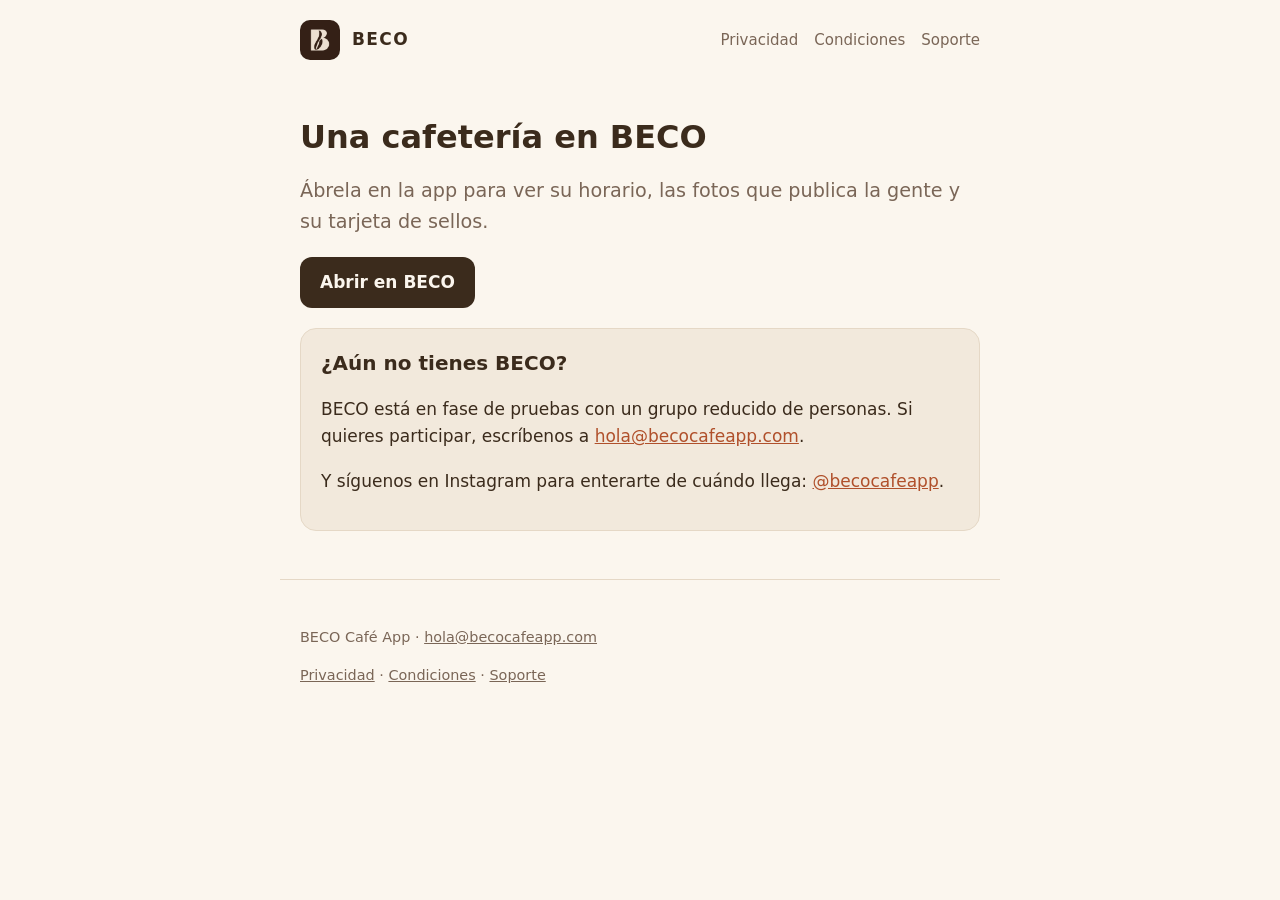
==== c/index.html @ 012ce962 "Página /c/ para abrir cafeterías compartidas; aviso de privacidad del 2 de noviembre" ====
<!doctype html>
<html lang="es">
<head>
<meta charset="utf-8">
<meta name="viewport" content="width=device-width,initial-scale=1">
<title>Una cafetería en BECO</title>
<meta name="description" content="Abre esta cafetería en la app BECO.">
<meta name="theme-color" content="#FBF6EE">
<meta name="color-scheme" content="light">
<meta name="robots" content="noindex">
<link rel="icon" href="../favicon.png">
<link rel="apple-touch-icon" href="../logo.png">
<link rel="stylesheet" href="../style.css">
</head>
<body>
<header>
<a class="brand" href="../"><img src="../logo.png" alt="" width="40" height="40"><span>BECO</span></a>
<nav><a href="../privacidad/">Privacidad</a><a href="../condiciones/">Condiciones</a><a href="../soporte/">Soporte</a></nav>
</header>
<main>
<h1 id="title">Una cafetería en BECO</h1>
<p class="lead">Ábrela en la app para ver su horario, las fotos que publica la gente y su tarjeta de sellos.</p>
<p><a class="button" id="open" href="beco://">Abrir en BECO</a></p>
<div class="card">
<h2>¿Aún no tienes BECO?</h2>
<p>BECO está en fase de pruebas con un grupo reducido de personas. Si quieres participar, escríbenos a <a href="mailto:hola@becocafeapp.com">hola@becocafeapp.com</a>.</p>
<p>Y síguenos en Instagram para enterarte de cuándo llega: <a href="https://www.instagram.com/becocafeapp/">@becocafeapp</a>.</p>
</div>
<script>
(function () {
  var params = new URLSearchParams(location.search);
  var id = (params.get('id') || '').toLowerCase();
  if (!/^[0-9a-f]{8}-[0-9a-f]{4}-[0-9a-f]{4}-[0-9a-f]{4}-[0-9a-f]{12}$/.test(id)) return;
  var name = (params.get('n') || '').trim().slice(0, 80);
  if (name) {
    document.getElementById('title').textContent = name + ' está en BECO';
    document.title = name + ' en BECO';
  }
  document.getElementById('open').href = 'beco://cafe/' + id;
})();
</script>
</main>
<footer>
<p>BECO Café App · <a href="mailto:hola@becocafeapp.com">hola@becocafeapp.com</a></p>
<p><a href="../privacidad/">Privacidad</a> · <a href="../condiciones/">Condiciones</a> · <a href="../soporte/">Soporte</a></p>
</footer>
</body>
</html>
---- style.css ----
:root{color-scheme:light;--bg:#FBF6EE;--card:#F2E9DC;--text:#3B2B1C;--muted:#7A6657;--border:#E5D8C6;--accent:#B0502B;--primary:#3B2B1C;--on-primary:#FBF6EE}
*{box-sizing:border-box}html{-webkit-text-size-adjust:100%}
body{margin:0;background:var(--bg);color:var(--text);font:17px/1.6 system-ui,-apple-system,"Segoe UI",Roboto,sans-serif}
a{color:var(--accent)}
header,main,footer{width:100%;max-width:720px;margin:0 auto;padding-left:20px;padding-right:20px}
header{display:flex;align-items:center;justify-content:space-between;gap:16px;padding-top:20px;padding-bottom:20px}
.brand{display:flex;align-items:center;gap:12px;color:var(--text);text-decoration:none;font-weight:700;letter-spacing:.08em}
.brand img{width:40px;height:40px;border-radius:10px;display:block}
nav{display:flex;gap:16px;flex-wrap:wrap;font-size:15px}
nav a{color:var(--muted);text-decoration:none}nav a:hover,nav a[aria-current]{color:var(--text);text-decoration:underline}
h1{font-size:2rem;line-height:1.2;margin:1.2em 0 .4em}h2{font-size:1.25rem;margin:2em 0 .4em}
.lead{font-size:1.2rem;color:var(--muted)}
.meta{color:var(--muted);font-size:.9rem}
ul{padding-left:1.2em}li{margin:.4em 0}
.card{background:var(--card);border:1px solid var(--border);border-radius:16px;padding:18px 20px;margin:1.2em 0}
.card h2{margin-top:0}
.button{display:inline-block;background:var(--primary);color:var(--on-primary);padding:12px 20px;border-radius:12px;text-decoration:none;font-weight:600}
footer{padding-top:32px;padding-bottom:48px;color:var(--muted);font-size:.9rem;border-top:1px solid var(--border);margin-top:48px}
footer a{color:var(--muted)}
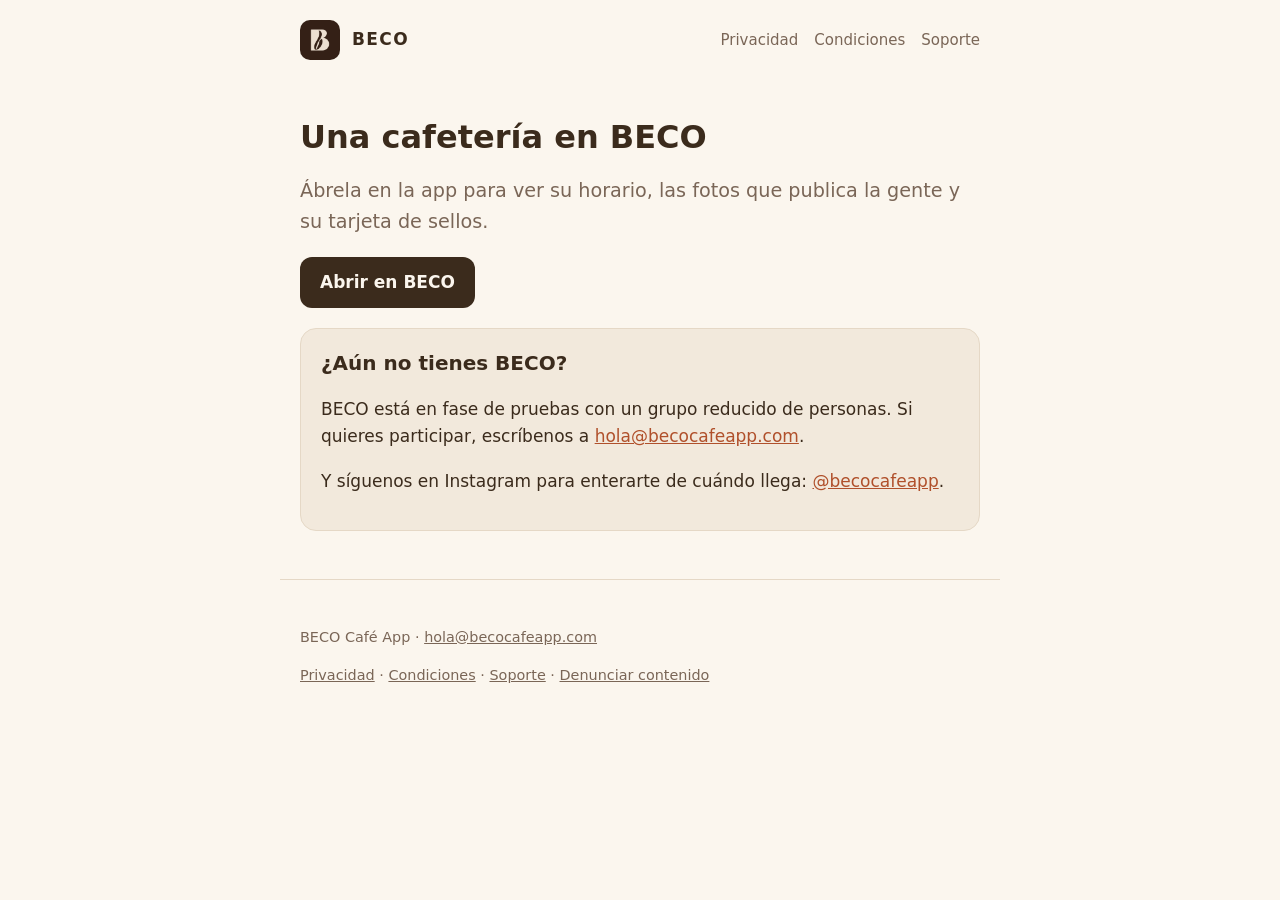
==== commit 064538e8: "Página «Denunciar contenido» (también sin cuenta) y enlace en el pie Co-Authored-By: Claude Opus 5.5" ====
--- a/c/index.html
+++ b/c/index.html
@@ -42,7 +42,7 @@
 </main>
 <footer>
 <p>BECO Café App · <a href="mailto:hola@becocafeapp.com">hola@becocafeapp.com</a></p>
-<p><a href="../privacidad/">Privacidad</a> · <a href="../condiciones/">Condiciones</a> · <a href="../soporte/">Soporte</a></p>
+<p><a href="../privacidad/">Privacidad</a> · <a href="../condiciones/">Condiciones</a> · <a href="../soporte/">Soporte</a> · <a href="../denunciar/">Denunciar contenido</a></p>
 </footer>
 </body>
 </html>
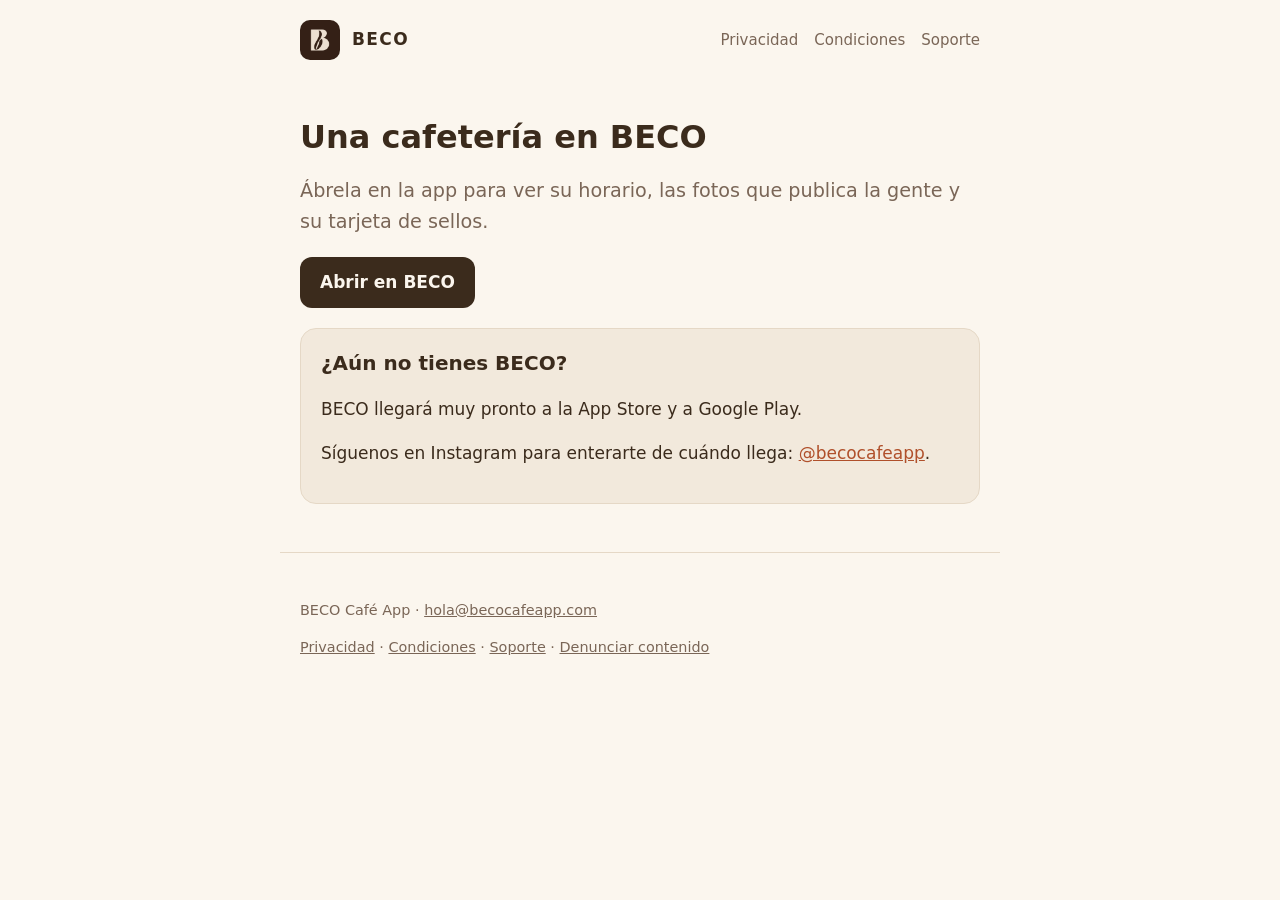
==== commit 9486bbc0: "Textos de lanzamiento: sin fase de pruebas; privacidad y condiciones del 18 de noviembre" ====
--- a/c/index.html
+++ b/c/index.html
@@ -23,19 +23,13 @@
 <p><a class="button" id="open" href="beco://">Abrir en BECO</a></p>
 <div class="card">
 <h2>¿Aún no tienes BECO?</h2>
-<p>BECO está en fase de pruebas con un grupo reducido de personas. Si quieres participar, escríbenos a <a href="mailto:hola@becocafeapp.com">hola@becocafeapp.com</a>.</p>
-<p>Y síguenos en Instagram para enterarte de cuándo llega: <a href="https://www.instagram.com/becocafeapp/">@becocafeapp</a>.</p>
+<p>BECO llegará muy pronto a la App Store y a Google Play.</p>
+<p>Síguenos en Instagram para enterarte de cuándo llega: <a href="https://www.instagram.com/becocafeapp/">@becocafeapp</a>.</p>
 </div>
 <script>
 (function () {
-  var params = new URLSearchParams(location.search);
-  var id = (params.get('id') || '').toLowerCase();
+  var id = (new URLSearchParams(location.search).get('id') || '').toLowerCase();
   if (!/^[0-9a-f]{8}-[0-9a-f]{4}-[0-9a-f]{4}-[0-9a-f]{4}-[0-9a-f]{12}$/.test(id)) return;
-  var name = (params.get('n') || '').trim().slice(0, 80);
-  if (name) {
-    document.getElementById('title').textContent = name + ' está en BECO';
-    document.title = name + ' en BECO';
-  }
   document.getElementById('open').href = 'beco://cafe/' + id;
 })();
 </script>
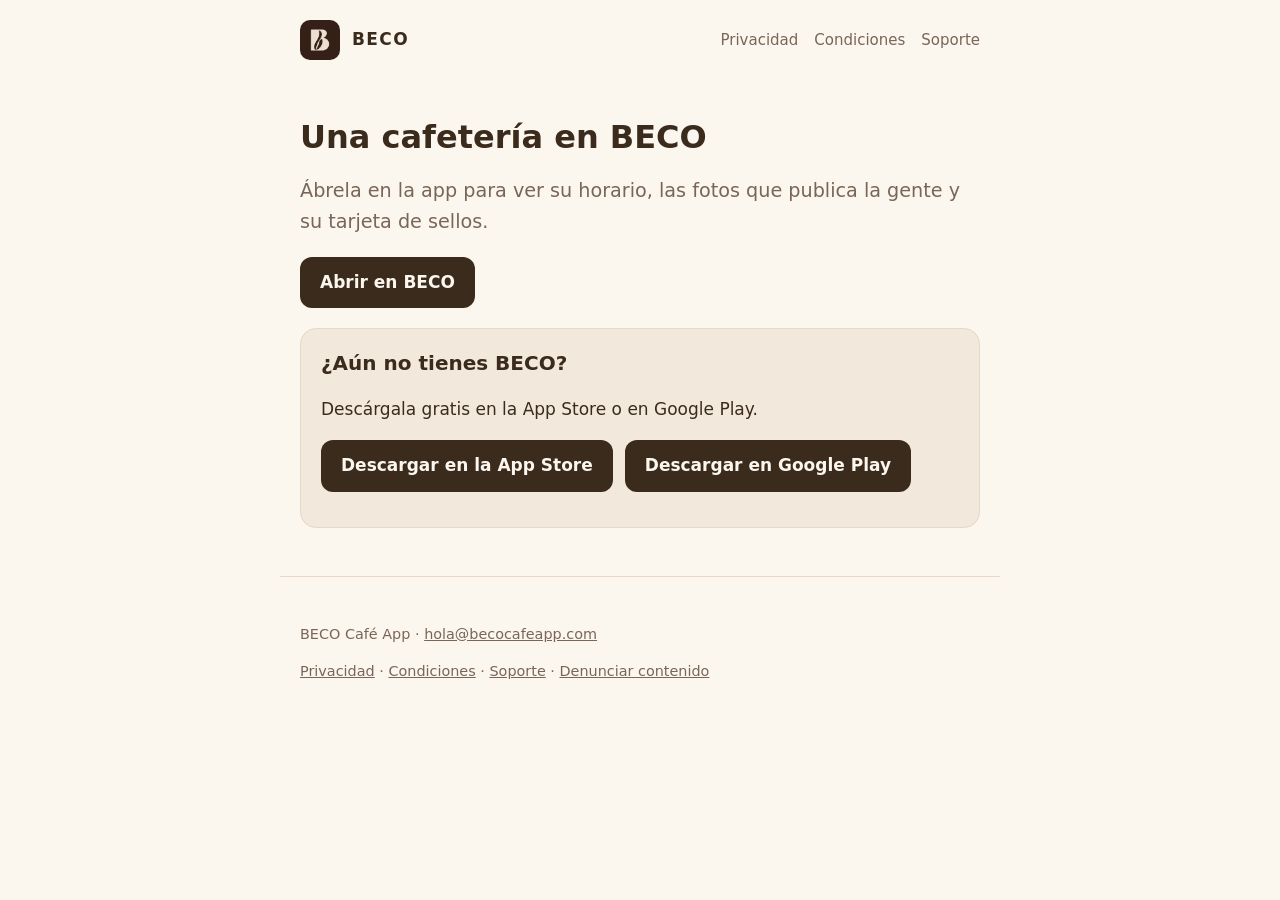
==== commit b5f54e4e: "Enlaces de las tiendas" ====
--- a/c/index.html
+++ b/c/index.html
@@ -23,8 +23,8 @@
 <p><a class="button" id="open" href="beco://">Abrir en BECO</a></p>
 <div class="card">
 <h2>¿Aún no tienes BECO?</h2>
-<p>BECO llegará muy pronto a la App Store y a Google Play.</p>
-<p>Síguenos en Instagram para enterarte de cuándo llega: <a href="https://www.instagram.com/becocafeapp/">@becocafeapp</a>.</p>
+<p>Descárgala gratis en la App Store o en Google Play.</p>
+<p class="stores"><a class="button" href="https://apps.apple.com/es/app/id6826900936">Descargar en la App Store</a><a class="button" href="https://play.google.com/store/apps/details?id=com.becocafeapp.beco">Descargar en Google Play</a></p>
 </div>
 <script>
 (function () {
--- a/style.css
+++ b/style.css
@@ -14,6 +14,7 @@
 ul{padding-left:1.2em}li{margin:.4em 0}
 .card{background:var(--card);border:1px solid var(--border);border-radius:16px;padding:18px 20px;margin:1.2em 0}
 .card h2{margin-top:0}
+.stores{display:flex;flex-wrap:wrap;gap:12px}
 .button{display:inline-block;background:var(--primary);color:var(--on-primary);padding:12px 20px;border-radius:12px;text-decoration:none;font-weight:600}
 footer{padding-top:32px;padding-bottom:48px;color:var(--muted);font-size:.9rem;border-top:1px solid var(--border);margin-top:48px}
 footer a{color:var(--muted)}
